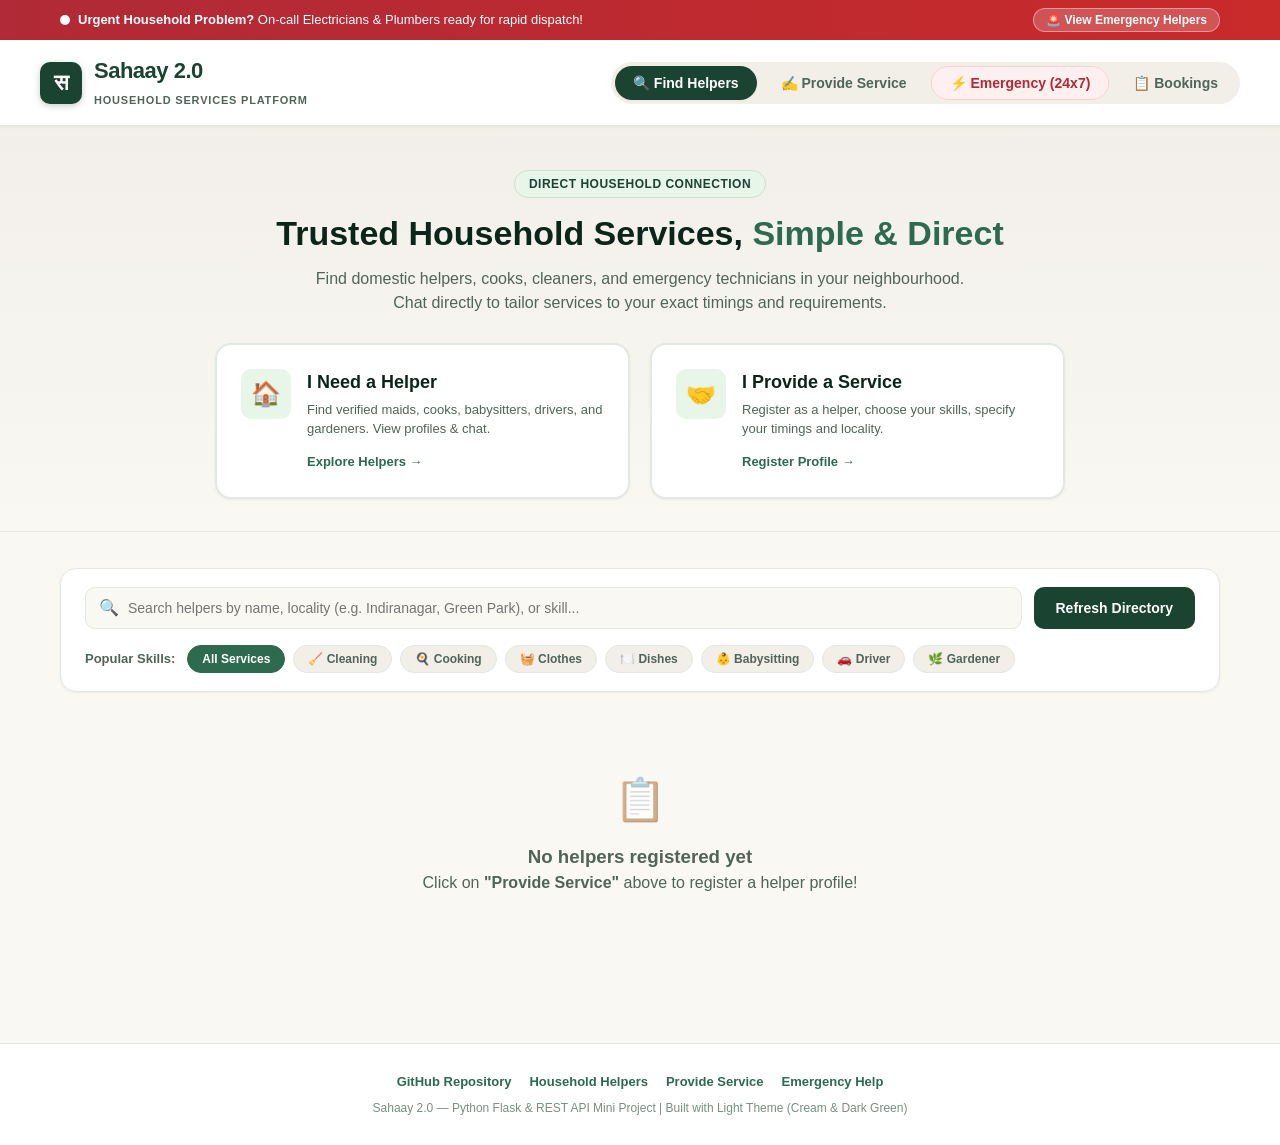
==== frontend/index.html @ 5ca8c764 "Organize all frontend assets into frontend/ folder (index.html, style.css, script.js)" ====
<!DOCTYPE html>
<html lang="en">
<head>
  <meta charset="UTF-8">
  <meta name="viewport" content="width=device-width, initial-scale=1.0">
  <title>Sahaay 2.0 — Household Services Booking Platform</title>
  <link rel="stylesheet" href="style.css">
  <link rel="icon" href="data:image/svg+xml,<svg xmlns=%22http://www.w3.org/2000/svg%22 viewBox=%220%22%3E<text y=%2226%22 font-size=%2224%22>🌿</text></svg>">
</head>
<body>

  <!-- Emergency Quick Alert Top Bar -->
  <div class="emergency-alert-bar">
    <div class="container" style="display:flex; justify-content:space-between; align-items:center; width:100%;">
      <div class="emergency-alert-content">
        <span class="pulse-dot"></span>
        <span><strong>Urgent Household Problem?</strong> On-call Electricians & Plumbers ready for rapid dispatch!</span>
      </div>
      <button class="emergency-quick-btn" onclick="switchTab('emergency-panel')">🚨 View Emergency Helpers</button>
    </div>
  </div>

  <!-- Main Site Header -->
  <header class="site-header">
    <div class="container header-inner">
      <a href="#" class="brand" onclick="switchTab('browse-panel')">
        <div class="brand-icon">स</div>
        <div class="brand-details">
          <h1>Sahaay 2.0</h1>
          <span>Household Services Platform</span>
        </div>
      </a>

      <!-- Primary Navigation Tabs -->
      <nav class="nav-tabs">
        <button class="tab-btn active" data-tab="browse-panel">
          🔍 Find Helpers
        </button>
        <button class="tab-btn" data-tab="register-panel">
          ✍️ Provide Service
        </button>
        <button class="tab-btn emergency-btn-nav" data-tab="emergency-panel">
          ⚡ Emergency (24x7)
        </button>
        <button class="tab-btn" data-tab="bookings-panel">
          📋 Bookings
        </button>
      </nav>
    </div>
  </header>

  <!-- Hero Section with Two Primary Pathways -->
  <section class="hero-section">
    <div class="container">
      <span class="hero-tag">Direct Household Connection</span>
      <h2 class="hero-title">Trusted Household Services, <span>Simple & Direct</span></h2>
      <p class="hero-subtitle">
        Find domestic helpers, cooks, cleaners, and emergency technicians in your neighbourhood. 
        Chat directly to tailor services to your exact timings and requirements.
      </p>

      <!-- Two Primary Choices: Booking for Service vs Providing Service -->
      <div class="pathway-cards">
        <div class="pathway-card" onclick="switchTab('browse-panel')">
          <div class="pathway-icon">🏠</div>
          <div class="pathway-info">
            <h3>I Need a Helper</h3>
            <p>Find verified maids, cooks, babysitters, drivers, and gardeners. View profiles & chat.</p>
            <span class="pathway-action">Explore Helpers &rarr;</span>
          </div>
        </div>

        <div class="pathway-card" onclick="switchTab('register-panel')">
          <div class="pathway-icon">🤝</div>
          <div class="pathway-info">
            <h3>I Provide a Service</h3>
            <p>Register as a helper, choose your skills, specify your timings and locality.</p>
            <span class="pathway-action">Register Profile &rarr;</span>
          </div>
        </div>
      </div>
    </div>
  </section>

  <!-- Main Content Area with Panels -->
  <main class="main-content">
    <div class="container">

      <!-- ===================================================================
           PANEL 1: Browse & Book Helpers (Booking for Service)
           =================================================================== -->
      <section id="browse-panel" class="section-panel active">
        <!-- Search and Skill Filter Bar -->
        <div class="filter-bar">
          <div class="search-row">
            <div class="search-input-wrap">
              <span class="search-icon-inside">🔍</span>
              <input 
                type="text" 
                id="search-input" 
                class="search-input" 
                placeholder="Search helpers by name, locality (e.g. Indiranagar, Green Park), or skill..."
              >
            </div>
            <button class="btn-primary" onclick="loadHelpers()">Refresh Directory</button>
          </div>

          <div class="skill-pills">
            <span class="skill-pill-label">Popular Skills:</span>
            <button class="pill-filter active" data-skill="all">All Services</button>
            <button class="pill-filter" data-skill="Cleaning House">🧹 Cleaning</button>
            <button class="pill-filter" data-skill="Cooking">🍳 Cooking</button>
            <button class="pill-filter" data-skill="Washing Clothes">🧺 Clothes</button>
            <button class="pill-filter" data-skill="Washing Dishes">🍽️ Dishes</button>
            <button class="pill-filter" data-skill="Babysitting">👶 Babysitting</button>
            <button class="pill-filter" data-skill="Driver">🚗 Driver</button>
            <button class="pill-filter" data-skill="Gardener">🌿 Gardener</button>
          </div>
        </div>

        <!-- Helpers Dynamic Grid -->
        <div id="helpers-grid" class="helpers-grid">
          <!-- Populated dynamically via JavaScript fetch() from /api/helpers -->
        </div>
      </section>

      <!-- ===================================================================
           PANEL 2: Helper Registration Form (Providing Service)
           =================================================================== -->
      <section id="register-panel" class="section-panel">
        <div class="form-card">
          <div class="form-header">
            <h2>Join as a Service Provider</h2>
            <p>Create your helper profile, list your skills, working hours, and get booked by local families.</p>
          </div>

          <form id="helper-register-form">
            <div class="form-grid">
              <div class="form-group">
                <label class="form-label" for="reg-name">Helper Full Name *</label>
                <input type="text" id="reg-name" class="form-input" placeholder="e.g. Sunita Devi" required>
              </div>

              <div class="form-group">
                <label class="form-label" for="reg-phone">Contact / WhatsApp Number *</label>
                <input type="tel" id="reg-phone" class="form-input" placeholder="e.g. 9876543210" required>
              </div>

              <div class="form-group full-width">
                <label class="form-label" for="reg-location">Area / Locality Where You Reside *</label>
                <input type="text" id="reg-location" class="form-input" placeholder="e.g. Sector 62, Indiranagar, Model Town" required>
              </div>

              <!-- Skills Multi-Select and Custom Adder -->
              <div class="form-group full-width">
                <label class="form-label">Services / Skills You Provide (Select all that apply) *</label>
                <div class="skills-selector">
                  <div id="skills-checkbox-grid" class="skills-checkbox-grid">
                    <label class="checkbox-label">
                      <input type="checkbox" name="skills" value="Cleaning House" checked> 🧹 Cleaning House
                    </label>
                    <label class="checkbox-label">
                      <input type="checkbox" name="skills" value="Cooking"> 🍳 Cooking
                    </label>
                    <label class="checkbox-label">
                      <input type="checkbox" name="skills" value="Washing Clothes"> 🧺 Washing Clothes
                    </label>
                    <label class="checkbox-label">
                      <input type="checkbox" name="skills" value="Washing Dishes"> 🍽️ Washing Dishes
                    </label>
                    <label class="checkbox-label">
                      <input type="checkbox" name="skills" value="Babysitting"> 👶 Babysitting
                    </label>
                    <label class="checkbox-label">
                      <input type="checkbox" name="skills" value="Gardener"> 🌿 Gardener
                    </label>
                    <label class="checkbox-label">
                      <input type="checkbox" name="skills" value="Driver"> 🚗 Driver
                    </label>
                  </div>

                  <!-- Custom Skill Input -->
                  <div class="custom-skill-adder">
                    <input type="text" id="custom-skill-input" class="form-input" placeholder="Add custom skill (e.g. Elder Care, Pet Care, Tailoring)...">
                    <button type="button" id="btn-add-custom-skill" class="btn-secondary">➕ Add Custom Skill</button>
                  </div>
                </div>
              </div>

              <div class="form-group">
                <label class="form-label" for="reg-timings">Serving Timings / Slots *</label>
                <select id="reg-timings" class="form-select" required>
                  <option value="Morning (07:00 AM - 11:00 AM)">Morning (07:00 AM - 11:00 AM)</option>
                  <option value="Afternoon (12:00 PM - 04:00 PM)">Afternoon (12:00 PM - 04:00 PM)</option>
                  <option value="Evening (04:00 PM - 08:00 PM)">Evening (04:00 PM - 08:00 PM)</option>
                  <option value="Full Day (08:00 AM - 06:00 PM)">Full Day (08:00 AM - 06:00 PM)</option>
                  <option value="Flexible Timings">Flexible Timings</option>
                </select>
              </div>

              <div class="form-group">
                <label class="form-label" for="reg-rate">Expected Rate (₹ per hour / visit) *</label>
                <input type="number" id="reg-rate" class="form-input" value="160" min="50" step="10" required>
              </div>

              <div class="form-group">
                <label class="form-label" for="reg-exp">Experience (Years)</label>
                <input type="number" id="reg-exp" class="form-input" value="3" min="0" max="40">
              </div>

              <div class="form-group" style="justify-content: flex-end;">
                <label class="checkbox-label" style="height: fit-content; margin-top: 24px;">
                  <input type="checkbox" id="reg-emergency">
                  🚨 Available for Emergency On-Call Repairs (Plumber/Electrician)
                </label>
              </div>

              <div class="form-group full-width">
                <label class="form-label" for="reg-bio">Short Bio & Profile Note</label>
                <textarea id="reg-bio" class="form-textarea" rows="3" placeholder="Tell households about your hygiene habits, specialties, and references..."></textarea>
              </div>
            </div>

            <button type="submit" class="btn-primary" style="width: 100%; justify-content: center; padding: 14px; font-size: 15px;">
              ✅ Register Profile (Submit to API)
            </button>
          </form>
        </div>
      </section>

      <!-- ===================================================================
           PANEL 3: Emergency On-Call Specialists
           =================================================================== -->
      <section id="emergency-panel" class="section-panel">
        <div class="emergency-header-box">
          <div class="emergency-header-info">
            <h2>⚡ Emergency Household Technicians</h2>
            <p>Immediate on-call assistance for water bursts, short circuits, electrical failures, and jammed locks.</p>
          </div>
          <button class="btn-primary" onclick="loadEmergencyHelpers()">Refresh Emergency Providers</button>
        </div>

        <div id="emergency-grid" class="helpers-grid">
          <!-- Populated dynamically via GET /api/emergency -->
        </div>
      </section>

      <!-- ===================================================================
           PANEL 4: Active Bookings & Inquiries
           =================================================================== -->
      <section id="bookings-panel" class="section-panel">
        <div class="bookings-table-card">
          <div style="display:flex; justify-content:space-between; align-items:center; margin-bottom: 20px;">
            <div>
              <h2 style="font-size: 22px; color: var(--dark-green);">My Bookings & Inquiries</h2>
              <p style="font-size: 13px; color: var(--text-muted);">Track your confirmed household help requests.</p>
            </div>
            <button class="btn-secondary" onclick="loadBookings()">🔄 Refresh Bookings</button>
          </div>

          <div class="table-responsive">
            <table class="data-table">
              <thead>
                <tr>
                  <th>Booking ID</th>
                  <th>Helper Name</th>
                  <th>Customer Info</th>
                  <th>Service Needed</th>
                  <th>Schedule</th>
                  <th>Status</th>
                </tr>
              </thead>
              <tbody id="bookings-table-body">
                <!-- Populated dynamically via GET /api/bookings -->
              </tbody>
            </table>
          </div>
        </div>
      </section>

    </div>
  </main>

  <!-- =======================================================================
       MODAL 1: In-App Chat Modal (Modify details with helper)
       ======================================================================= -->
  <div id="chat-modal" class="modal-overlay">
    <div class="modal-box chat-window">
      <div class="modal-header">
        <h3 id="chat-helper-title">Chat with Helper</h3>
        <button class="modal-close-btn" onclick="closeChatModal()">&times;</button>
      </div>

      <div class="modal-body" style="display:flex; flex-direction:column; flex:1; overflow:hidden;">
        <p style="font-size: 12px; color: var(--text-muted); margin-bottom: 10px;">
          💬 Chat with the helper directly to agree on timing modifications, work scope, or pricing.
        </p>

        <div id="chat-messages-container" class="chat-messages">
          <!-- Chat messages loaded dynamically via GET /api/chat/<id> -->
        </div>

        <form id="chat-send-form" class="chat-input-bar">
          <input 
            type="text" 
            id="chat-text-input" 
            class="chat-input" 
            placeholder="Type your message (e.g. Can you come at 8:30 AM instead?)..." 
            required
          >
          <button type="submit" class="btn-primary">Send</button>
        </form>
      </div>
    </div>
  </div>

  <!-- =======================================================================
       MODAL 2: Helper Booking Confirmation Modal
       ======================================================================= -->
  <div id="booking-modal" class="modal-overlay">
    <div class="modal-box">
      <div class="modal-header">
        <div>
          <h3>Book Helper: <span id="modal-helper-name"></span></h3>
          <span id="modal-helper-rate" style="font-size: 13px; color: var(--primary-green); font-weight: 700;"></span>
        </div>
        <button class="modal-close-btn" onclick="closeBookingModal()">&times;</button>
      </div>

      <div class="modal-body">
        <form id="booking-form">
          <div class="form-group" style="margin-bottom: 14px;">
            <label class="form-label" for="book-name">Your Full Name *</label>
            <input type="text" id="book-name" class="form-input" placeholder="e.g. Ananya Sharma" required>
          </div>

          <div class="form-group" style="margin-bottom: 14px;">
            <label class="form-label" for="book-phone">Your Phone Number *</label>
            <input type="tel" id="book-phone" class="form-input" placeholder="e.g. 9812345678" required>
          </div>

          <div class="form-group" style="margin-bottom: 14px;">
            <label class="form-label" for="book-address">Household Address / Flat No. *</label>
            <input type="text" id="book-address" class="form-input" placeholder="e.g. Flat 402, Lotus Greens, Sector 78" required>
          </div>

          <div class="form-group" style="margin-bottom: 14px;">
            <label class="form-label" for="book-service">Specific Service Required *</label>
            <select id="book-service" class="form-select" required>
              <option value="Cleaning House">Cleaning House</option>
              <option value="Cooking">Cooking</option>
              <option value="Washing Clothes">Washing Clothes</option>
              <option value="Washing Dishes">Washing Dishes</option>
              <option value="Babysitting">Babysitting</option>
              <option value="Gardener">Gardener</option>
              <option value="Driver">Driver</option>
              <option value="Emergency Repair">Emergency Repair</option>
              <option value="General Domestic Help">General Domestic Help</option>
            </select>
          </div>

          <div class="form-grid" style="margin-bottom: 14px;">
            <div class="form-group">
              <label class="form-label" for="book-date">Date *</label>
              <input type="date" id="book-date" class="form-input" required>
            </div>
            <div class="form-group">
              <label class="form-label" for="book-time">Preferred Time</label>
              <input type="time" id="book-time" class="form-input">
            </div>
          </div>

          <div class="form-group" style="margin-bottom: 20px;">
            <label class="form-label" for="book-notes">Special Instructions (Optional)</label>
            <textarea id="book-notes" class="form-textarea" rows="2" placeholder="e.g. Bring own cleaning duster, gate code is 1234..."></textarea>
          </div>

          <button type="submit" class="btn-primary" style="width: 100%; justify-content: center;">
            Confirm Booking Request (POST /api/bookings)
          </button>
        </form>
      </div>
    </div>
  </div>

  <!-- Toast Notification Container -->
  <div id="toast-container" class="toast-container"></div>

  <!-- Site Footer -->
  <footer class="site-footer">
    <div class="container footer-content">
      <div class="footer-links">
        <a href="https://github.com/nayan7786-aspiringCoder/Sahaay-2.0.git" target="_blank">GitHub Repository</a>
        <a href="#browse-panel" onclick="switchTab('browse-panel')">Household Helpers</a>
        <a href="#register-panel" onclick="switchTab('register-panel')">Provide Service</a>
        <a href="#emergency-panel" onclick="switchTab('emergency-panel')">Emergency Help</a>
      </div>
      <p class="footer-copy">
        Sahaay 2.0 — Python Flask & REST API Mini Project | Built with Light Theme (Cream & Dark Green)
      </p>
    </div>
  </footer>

  <script src="script.js"></script>
  <script>
    // Set default booking date to today
    document.addEventListener("DOMContentLoaded", () => {
      const dateInput = document.getElementById("book-date");
      if (dateInput) {
        const today = new Date().toISOString().split("T")[0];
        dateInput.value = today;
      }
    });
  </script>
</body>
</html>
---- frontend/style.css ----
/* ==========================================================================
   Sahaay 2.0 - Stylesheet
   Theme: Light (Warm Cream & Pure White with Elegant Dark Green Accents)
   ========================================================================== */

:root {
  --bg-main: #f9f8f3;
  --bg-card: #ffffff;
  --bg-cream: #f2efe9;
  --bg-cream-tint: #f6f4ee;
  
  --primary-green: #1b4332;
  --dark-green: #0b251a;
  --forest-green: #2d6a4f;
  --accent-mint: #40916c;
  --light-mint: #e8f5e9;
  --light-mint-border: #c8e6c9;
  
  --text-main: #14241c;
  --text-muted: #516458;
  --text-light: #7a8e83;
  
  --border-color: #e2e8e2;
  --border-focus: #2d6a4f;
  
  --danger: #b02a37;
  --danger-light: #f8d7da;
  --warning: #b7791f;
  --warning-light: #fefcbf;
  
  --shadow-sm: 0 1px 3px rgba(11, 37, 26, 0.05);
  --shadow-md: 0 4px 12px rgba(11, 37, 26, 0.08);
  --shadow-lg: 0 12px 28px rgba(11, 37, 26, 0.12);
  
  --radius-sm: 6px;
  --radius-md: 10px;
  --radius-lg: 16px;
  --radius-pill: 9999px;
  
  --transition: all 0.2s ease-in-out;
}

* {
  box-sizing: border-box;
  margin: 0;
  padding: 0;
}

body {
  font-family: -apple-system, BlinkMacSystemFont, "Segoe UI", Roboto, "Helvetica Neue", Arial, sans-serif;
  background-color: var(--bg-main);
  color: var(--text-main);
  line-height: 1.5;
  -webkit-font-smoothing: antialiased;
}

/* Container */
.container {
  width: 100%;
  max-width: 1200px;
  margin: 0 auto;
  padding: 0 20px;
}

/* Header & Navigation */
header.site-header {
  background: var(--bg-card);
  border-bottom: 1px solid var(--border-color);
  position: sticky;
  top: 0;
  z-index: 100;
  box-shadow: var(--shadow-sm);
}

.header-inner {
  display: flex;
  align-items: center;
  justify-content: space-between;
  padding: 14px 0;
}

.brand {
  display: flex;
  align-items: center;
  gap: 12px;
  text-decoration: none;
}

.brand-icon {
  width: 42px;
  height: 42px;
  background: var(--primary-green);
  color: #ffffff;
  border-radius: var(--radius-md);
  display: flex;
  align-items: center;
  justify-content: center;
  font-weight: 700;
  font-size: 22px;
  box-shadow: 0 2px 6px rgba(27, 67, 50, 0.25);
}

.brand-details h1 {
  font-size: 22px;
  font-weight: 800;
  color: var(--primary-green);
  letter-spacing: -0.5px;
}

.brand-details span {
  font-size: 11px;
  font-weight: 600;
  color: var(--text-muted);
  text-transform: uppercase;
  letter-spacing: 0.8px;
}

/* Top Nav Tabs */
.nav-tabs {
  display: flex;
  gap: 6px;
  background: var(--bg-cream);
  padding: 4px;
  border-radius: var(--radius-pill);
}

.tab-btn {
  background: transparent;
  border: none;
  padding: 8px 18px;
  border-radius: var(--radius-pill);
  font-size: 14px;
  font-weight: 600;
  color: var(--text-muted);
  cursor: pointer;
  transition: var(--transition);
  display: inline-flex;
  align-items: center;
  gap: 8px;
}

.tab-btn:hover {
  color: var(--primary-green);
}

.tab-btn.active {
  background: var(--primary-green);
  color: #ffffff;
  box-shadow: var(--shadow-sm);
}

.tab-badge {
  background: var(--accent-mint);
  color: #ffffff;
  font-size: 11px;
  padding: 2px 7px;
  border-radius: var(--radius-pill);
}

.emergency-btn-nav {
  background: #fff0f0 !important;
  color: var(--danger) !important;
  border: 1px solid #ffd0d0 !important;
}

.emergency-btn-nav.active {
  background: var(--danger) !important;
  color: #ffffff !important;
}

/* Emergency Alert Bar */
.emergency-alert-bar {
  background: linear-gradient(90deg, #b02a37 0%, #c92a2a 100%);
  color: #ffffff;
  padding: 8px 16px;
  font-size: 13px;
  display: flex;
  align-items: center;
  justify-content: space-between;
}

.emergency-alert-content {
  display: flex;
  align-items: center;
  gap: 8px;
  font-weight: 500;
}

.pulse-dot {
  width: 10px;
  height: 10px;
  background: #ffffff;
  border-radius: 50%;
  animation: pulse 1.5s infinite;
}

@keyframes pulse {
  0% { transform: scale(0.95); box-shadow: 0 0 0 0 rgba(255, 255, 255, 0.7); }
  70% { transform: scale(1.15); box-shadow: 0 0 0 8px rgba(255, 255, 255, 0); }
  100% { transform: scale(0.95); box-shadow: 0 0 0 0 rgba(255, 255, 255, 0); }
}

.emergency-quick-btn {
  background: rgba(255, 255, 255, 0.2);
  color: #ffffff;
  border: 1px solid rgba(255, 255, 255, 0.4);
  padding: 4px 12px;
  border-radius: var(--radius-pill);
  font-size: 12px;
  cursor: pointer;
  font-weight: 600;
  transition: var(--transition);
}

.emergency-quick-btn:hover {
  background: #ffffff;
  color: var(--danger);
}

/* Hero Section */
.hero-section {
  background: linear-gradient(180deg, #f2efe9 0%, var(--bg-main) 100%);
  padding: 44px 0 32px 0;
  text-align: center;
  border-bottom: 1px solid var(--border-color);
}

.hero-tag {
  display: inline-block;
  background: var(--light-mint);
  color: var(--primary-green);
  border: 1px solid var(--light-mint-border);
  padding: 4px 14px;
  border-radius: var(--radius-pill);
  font-size: 12px;
  font-weight: 700;
  text-transform: uppercase;
  margin-bottom: 14px;
  letter-spacing: 0.5px;
}

.hero-title {
  font-size: 34px;
  font-weight: 800;
  color: var(--dark-green);
  line-height: 1.25;
  margin-bottom: 12px;
}

.hero-title span {
  color: var(--forest-green);
}

.hero-subtitle {
  font-size: 16px;
  color: var(--text-muted);
  max-width: 650px;
  margin: 0 auto 28px auto;
}

/* Two Major Pathways (Action Cards) */
.pathway-cards {
  display: grid;
  grid-template-columns: 1fr 1fr;
  gap: 20px;
  max-width: 850px;
  margin: 0 auto;
}

.pathway-card {
  background: var(--bg-card);
  border: 2px solid var(--border-color);
  border-radius: var(--radius-lg);
  padding: 24px;
  text-align: left;
  cursor: pointer;
  transition: var(--transition);
  display: flex;
  align-items: flex-start;
  gap: 16px;
  box-shadow: var(--shadow-sm);
}

.pathway-card:hover {
  border-color: var(--forest-green);
  transform: translateY(-2px);
  box-shadow: var(--shadow-md);
}

.pathway-icon {
  width: 50px;
  height: 50px;
  border-radius: var(--radius-md);
  background: var(--light-mint);
  color: var(--primary-green);
  display: flex;
  align-items: center;
  justify-content: center;
  font-size: 24px;
  flex-shrink: 0;
}

.pathway-info h3 {
  font-size: 18px;
  font-weight: 700;
  color: var(--dark-green);
  margin-bottom: 4px;
}

.pathway-info p {
  font-size: 13px;
  color: var(--text-muted);
  margin-bottom: 10px;
}

.pathway-action {
  font-size: 13px;
  font-weight: 700;
  color: var(--forest-green);
  display: inline-flex;
  align-items: center;
  gap: 4px;
}

/* Main Content Area */
main.main-content {
  padding: 36px 0 60px 0;
}

.section-panel {
  display: none;
}

.section-panel.active {
  display: block;
}

/* Filter & Search Bar */
.filter-bar {
  background: var(--bg-card);
  border: 1px solid var(--border-color);
  border-radius: var(--radius-lg);
  padding: 18px 24px;
  margin-bottom: 28px;
  box-shadow: var(--shadow-sm);
}

.search-row {
  display: flex;
  gap: 12px;
  margin-bottom: 16px;
}

.search-input-wrap {
  position: relative;
  flex: 1;
}

.search-input {
  width: 100%;
  padding: 12px 16px 12px 42px;
  border: 1px solid var(--border-color);
  border-radius: var(--radius-md);
  font-size: 14px;
  background: var(--bg-main);
  outline: none;
  transition: var(--transition);
}

.search-input:focus {
  border-color: var(--forest-green);
  background: #ffffff;
  box-shadow: 0 0 0 3px rgba(45, 106, 79, 0.15);
}

.search-icon-inside {
  position: absolute;
  left: 14px;
  top: 50%;
  transform: translateY(-50%);
  color: var(--text-light);
  font-size: 16px;
}

.btn-primary {
  background: var(--primary-green);
  color: #ffffff;
  border: none;
  padding: 12px 22px;
  border-radius: var(--radius-md);
  font-size: 14px;
  font-weight: 600;
  cursor: pointer;
  transition: var(--transition);
  display: inline-flex;
  align-items: center;
  gap: 6px;
}

.btn-primary:hover {
  background: var(--forest-green);
  box-shadow: 0 2px 8px rgba(27, 67, 50, 0.25);
}

.skill-pills {
  display: flex;
  flex-wrap: wrap;
  gap: 8px;
  align-items: center;
}

.skill-pill-label {
  font-size: 13px;
  font-weight: 600;
  color: var(--text-muted);
  margin-right: 4px;
}

.pill-filter {
  background: var(--bg-cream);
  color: var(--text-muted);
  border: 1px solid var(--border-color);
  padding: 6px 14px;
  border-radius: var(--radius-pill);
  font-size: 12px;
  font-weight: 600;
  cursor: pointer;
  transition: var(--transition);
}

.pill-filter:hover {
  border-color: var(--forest-green);
  color: var(--primary-green);
}

.pill-filter.active {
  background: var(--forest-green);
  color: #ffffff;
  border-color: var(--forest-green);
}

/* Helpers Grid */
.helpers-grid {
  display: grid;
  grid-template-columns: repeat(auto-fill, minmax(340px, 1fr));
  gap: 22px;
}

.helper-card {
  background: var(--bg-card);
  border: 1px solid var(--border-color);
  border-radius: var(--radius-lg);
  padding: 22px;
  box-shadow: var(--shadow-sm);
  transition: var(--transition);
  display: flex;
  flex-direction: column;
  position: relative;
}

.helper-card:hover {
  box-shadow: var(--shadow-md);
  transform: translateY(-2px);
  border-color: #cbd5cb;
}

.card-top {
  display: flex;
  align-items: flex-start;
  gap: 14px;
  margin-bottom: 14px;
}

.helper-avatar {
  width: 54px;
  height: 54px;
  border-radius: 50%;
  background: var(--primary-green);
  color: #ffffff;
  display: flex;
  align-items: center;
  justify-content: center;
  font-weight: 700;
  font-size: 20px;
  flex-shrink: 0;
  box-shadow: 0 2px 6px rgba(0, 0, 0, 0.1);
}

.helper-header-info {
  flex: 1;
}

.helper-name-row {
  display: flex;
  align-items: center;
  justify-content: space-between;
  margin-bottom: 4px;
}

.helper-name {
  font-size: 17px;
  font-weight: 700;
  color: var(--dark-green);
}

.status-badge {
  font-size: 11px;
  font-weight: 700;
  padding: 3px 8px;
  border-radius: var(--radius-pill);
  background: var(--light-mint);
  color: var(--primary-green);
  border: 1px solid var(--light-mint-border);
}

.status-badge.emergency {
  background: var(--danger-light);
  color: var(--danger);
  border-color: #f5c2c7;
}

.helper-location {
  font-size: 13px;
  color: var(--text-muted);
  display: flex;
  align-items: center;
  gap: 4px;
}

.card-meta-chips {
  display: flex;
  gap: 8px;
  margin-bottom: 14px;
  flex-wrap: wrap;
}

.meta-chip {
  background: var(--bg-cream);
  padding: 4px 10px;
  border-radius: var(--radius-pill);
  font-size: 12px;
  color: var(--text-muted);
  font-weight: 500;
}

.skills-wrapper {
  margin-bottom: 14px;
  display: flex;
  flex-wrap: wrap;
  gap: 6px;
}

.skill-tag {
  background: var(--light-mint);
  color: var(--primary-green);
  font-size: 11px;
  font-weight: 600;
  padding: 3px 10px;
  border-radius: var(--radius-pill);
  border: 1px solid var(--light-mint-border);
}

.helper-bio {
  font-size: 13px;
  color: var(--text-muted);
  margin-bottom: 18px;
  line-height: 1.45;
  flex: 1;
}

.card-footer {
  display: flex;
  align-items: center;
  justify-content: space-between;
  padding-top: 14px;
  border-top: 1px solid var(--border-color);
  gap: 8px;
}

.hourly-rate {
  font-size: 18px;
  font-weight: 800;
  color: var(--primary-green);
}

.rate-label {
  font-size: 11px;
  font-weight: 500;
  color: var(--text-light);
  display: block;
}

.card-actions {
  display: flex;
  gap: 6px;
}

.btn-secondary {
  background: var(--bg-cream);
  color: var(--text-main);
  border: 1px solid var(--border-color);
  padding: 8px 12px;
  border-radius: var(--radius-md);
  font-size: 12px;
  font-weight: 600;
  cursor: pointer;
  transition: var(--transition);
}

.btn-secondary:hover {
  background: var(--border-color);
  color: var(--dark-green);
}

.btn-chat {
  background: #ffffff;
  color: var(--forest-green);
  border: 1px solid var(--forest-green);
  padding: 8px 12px;
  border-radius: var(--radius-md);
  font-size: 12px;
  font-weight: 600;
  cursor: pointer;
  transition: var(--transition);
  display: inline-flex;
  align-items: center;
  gap: 4px;
}

.btn-chat:hover {
  background: var(--light-mint);
}

.btn-book {
  background: var(--forest-green);
  color: #ffffff;
  border: none;
  padding: 8px 14px;
  border-radius: var(--radius-md);
  font-size: 12px;
  font-weight: 600;
  cursor: pointer;
  transition: var(--transition);
}

.btn-book:hover {
  background: var(--primary-green);
}

.btn-delete-card {
  background: transparent;
  border: none;
  color: var(--text-light);
  cursor: pointer;
  padding: 4px;
  font-size: 14px;
  transition: var(--transition);
}

.btn-delete-card:hover {
  color: var(--danger);
}

/* Helper Registration Form (Providing Service) */
.form-card {
  background: var(--bg-card);
  border: 1px solid var(--border-color);
  border-radius: var(--radius-lg);
  padding: 32px;
  max-width: 760px;
  margin: 0 auto;
  box-shadow: var(--shadow-sm);
}

.form-header {
  margin-bottom: 24px;
  text-align: center;
}

.form-header h2 {
  font-size: 24px;
  font-weight: 800;
  color: var(--dark-green);
}

.form-header p {
  font-size: 14px;
  color: var(--text-muted);
}

.form-grid {
  display: grid;
  grid-template-columns: 1fr 1fr;
  gap: 18px;
  margin-bottom: 18px;
}

.form-group {
  display: flex;
  flex-direction: column;
  gap: 6px;
}

.form-group.full-width {
  grid-column: span 2;
}

.form-label {
  font-size: 13px;
  font-weight: 600;
  color: var(--dark-green);
}

.form-input, .form-select, .form-textarea {
  padding: 10px 14px;
  border: 1px solid var(--border-color);
  border-radius: var(--radius-md);
  font-size: 14px;
  background: var(--bg-main);
  outline: none;
  transition: var(--transition);
  font-family: inherit;
}

.form-input:focus, .form-select:focus, .form-textarea:focus {
  border-color: var(--forest-green);
  background: #ffffff;
  box-shadow: 0 0 0 3px rgba(45, 106, 79, 0.15);
}

/* Skills Selection Box */
.skills-selector {
  border: 1px solid var(--border-color);
  background: var(--bg-main);
  border-radius: var(--radius-md);
  padding: 14px;
}

.skills-checkbox-grid {
  display: grid;
  grid-template-columns: repeat(auto-fill, minmax(180px, 1fr));
  gap: 10px;
  margin-bottom: 12px;
}

.checkbox-label {
  display: flex;
  align-items: center;
  gap: 8px;
  font-size: 13px;
  color: var(--text-main);
  cursor: pointer;
  background: #ffffff;
  padding: 8px 12px;
  border-radius: var(--radius-sm);
  border: 1px solid var(--border-color);
  transition: var(--transition);
}

.checkbox-label:hover {
  border-color: var(--forest-green);
  background: var(--light-mint);
}

.checkbox-label input[type="checkbox"] {
  accent-color: var(--forest-green);
  width: 16px;
  height: 16px;
}

.custom-skill-adder {
  display: flex;
  gap: 8px;
}

.custom-skill-adder input {
  flex: 1;
}

/* Emergency Services Section */
.emergency-header-box {
  background: linear-gradient(135deg, #fff5f5 0%, #ffe3e3 100%);
  border: 1px solid #ffc9c9;
  border-radius: var(--radius-lg);
  padding: 24px;
  margin-bottom: 28px;
  display: flex;
  align-items: center;
  justify-content: space-between;
}

.emergency-header-info h2 {
  color: var(--danger);
  font-size: 24px;
  font-weight: 800;
  margin-bottom: 6px;
  display: flex;
  align-items: center;
  gap: 10px;
}

.emergency-header-info p {
  color: #721c24;
  font-size: 14px;
}

/* Bookings & Inquiries Table */
.bookings-table-card {
  background: var(--bg-card);
  border: 1px solid var(--border-color);
  border-radius: var(--radius-lg);
  padding: 24px;
  box-shadow: var(--shadow-sm);
}

.table-responsive {
  overflow-x: auto;
}

table.data-table {
  width: 100%;
  border-collapse: collapse;
  text-align: left;
}

table.data-table th {
  background: var(--bg-cream);
  padding: 12px 16px;
  font-size: 13px;
  font-weight: 700;
  color: var(--dark-green);
  border-bottom: 1px solid var(--border-color);
}

table.data-table td {
  padding: 14px 16px;
  font-size: 13px;
  border-bottom: 1px solid var(--border-color);
  color: var(--text-main);
}

table.data-table tr:hover {
  background: var(--bg-cream-tint);
}

/* Modal Windows */
.modal-overlay {
  position: fixed;
  top: 0;
  left: 0;
  right: 0;
  bottom: 0;
  background: rgba(11, 37, 26, 0.45);
  backdrop-filter: blur(3px);
  display: none;
  align-items: center;
  justify-content: center;
  z-index: 1000;
  padding: 20px;
}

.modal-overlay.active {
  display: flex;
}

.modal-box {
  background: #ffffff;
  border-radius: var(--radius-lg);
  width: 100%;
  max-width: 520px;
  max-height: 90vh;
  overflow-y: auto;
  box-shadow: var(--shadow-lg);
  border: 1px solid var(--border-color);
  animation: modalIn 0.2s ease-out;
}

@keyframes modalIn {
  from { opacity: 0; transform: scale(0.95); }
  to { opacity: 1; transform: scale(1); }
}

.modal-header {
  padding: 18px 24px;
  border-bottom: 1px solid var(--border-color);
  display: flex;
  align-items: center;
  justify-content: space-between;
}

.modal-header h3 {
  font-size: 18px;
  font-weight: 700;
  color: var(--dark-green);
}

.modal-close-btn {
  background: transparent;
  border: none;
  font-size: 20px;
  color: var(--text-light);
  cursor: pointer;
  padding: 4px;
}

.modal-close-btn:hover {
  color: var(--danger);
}

.modal-body {
  padding: 24px;
}

/* Chat Modal Styles */
.chat-window {
  display: flex;
  flex-direction: column;
  height: 480px;
}

.chat-messages {
  flex: 1;
  overflow-y: auto;
  padding: 16px;
  background: var(--bg-main);
  border-radius: var(--radius-md);
  display: flex;
  flex-direction: column;
  gap: 12px;
  margin-bottom: 14px;
}

.chat-bubble {
  max-width: 80%;
  padding: 10px 14px;
  border-radius: var(--radius-md);
  font-size: 13px;
  line-height: 1.4;
}

.chat-bubble.customer {
  align-self: flex-end;
  background: var(--forest-green);
  color: #ffffff;
  border-bottom-right-radius: 2px;
}

.chat-bubble.helper {
  align-self: flex-start;
  background: #ffffff;
  color: var(--text-main);
  border: 1px solid var(--border-color);
  border-bottom-left-radius: 2px;
}

.chat-bubble-sender {
  font-size: 11px;
  font-weight: 700;
  margin-bottom: 2px;
  opacity: 0.8;
}

.chat-input-bar {
  display: flex;
  gap: 8px;
}

.chat-input {
  flex: 1;
  padding: 10px 14px;
  border: 1px solid var(--border-color);
  border-radius: var(--radius-md);
  font-size: 13px;
  outline: none;
}

.chat-input:focus {
  border-color: var(--forest-green);
}

/* Toast Notifications */
.toast-container {
  position: fixed;
  bottom: 24px;
  right: 24px;
  z-index: 2000;
  display: flex;
  flex-direction: column;
  gap: 10px;
}

.toast {
  background: var(--dark-green);
  color: #ffffff;
  padding: 12px 20px;
  border-radius: var(--radius-md);
  font-size: 13px;
  font-weight: 500;
  box-shadow: var(--shadow-lg);
  display: flex;
  align-items: center;
  gap: 10px;
  animation: toastIn 0.3s ease;
}

.toast.success {
  background: var(--primary-green);
  border-left: 4px solid var(--accent-mint);
}

.toast.error {
  background: var(--danger);
  border-left: 4px solid #ff8787;
}

@keyframes toastIn {
  from { opacity: 0; transform: translateY(10px); }
  to { opacity: 1; transform: translateY(0); }
}

/* Footer */
footer.site-footer {
  background: var(--bg-card);
  border-top: 1px solid var(--border-color);
  padding: 28px 0;
  margin-top: 40px;
  text-align: center;
}

.footer-content {
  display: flex;
  flex-direction: column;
  gap: 8px;
  align-items: center;
}

.footer-links {
  display: flex;
  gap: 18px;
  font-size: 13px;
}

.footer-links a {
  color: var(--forest-green);
  text-decoration: none;
  font-weight: 600;
}

.footer-copy {
  font-size: 12px;
  color: var(--text-light);
}

/* Empty State */
.empty-state {
  text-align: center;
  padding: 48px 20px;
  color: var(--text-muted);
}

.empty-state-icon {
  font-size: 42px;
  margin-bottom: 12px;
  opacity: 0.6;
}

/* Responsive Breakpoints */
@media (max-width: 768px) {
  .header-inner {
    flex-direction: column;
    gap: 12px;
    align-items: flex-start;
  }
  
  .nav-tabs {
    width: 100%;
    overflow-x: auto;
  }
  
  .pathway-cards {
    grid-template-columns: 1fr;
  }
  
  .form-grid {
    grid-template-columns: 1fr;
  }
  
  .form-group.full-width {
    grid-column: span 1;
  }
}
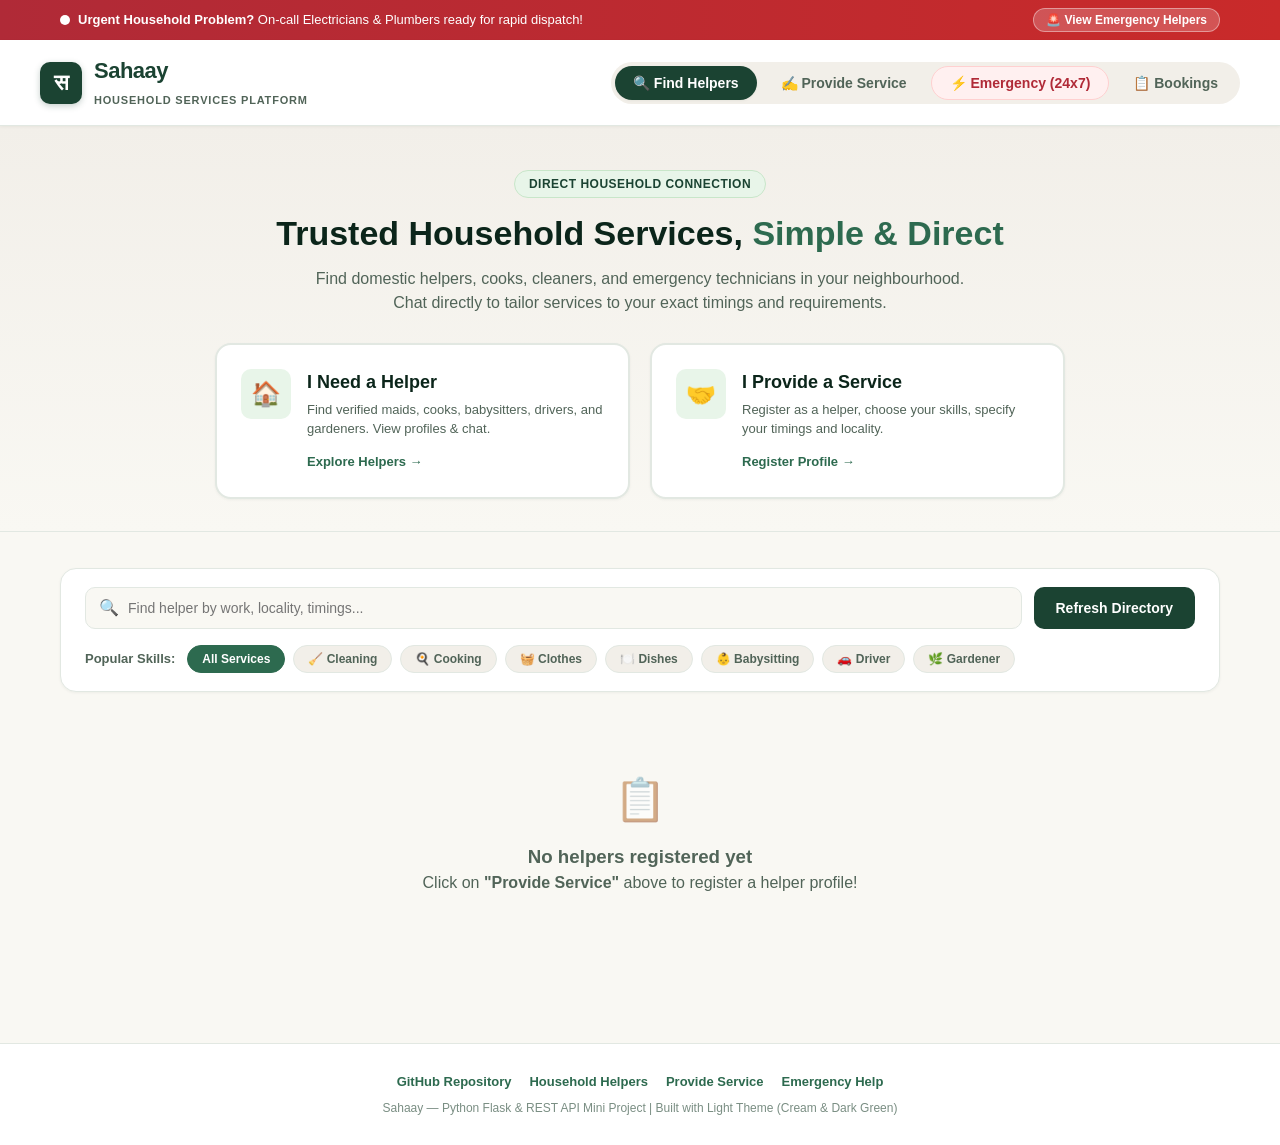
==== commit bf7ae5d7: "Update branding to Sahaay, set helper placeholder to Karm Sah, remove expected rate, add custom mult" ====
--- a/frontend/index.html
+++ b/frontend/index.html
@@ -3,7 +3,7 @@
 <head>
   <meta charset="UTF-8">
   <meta name="viewport" content="width=device-width, initial-scale=1.0">
-  <title>Sahaay 2.0 — Household Services Booking Platform</title>
+  <title>Sahaay — Household Services Booking Platform</title>
   <link rel="stylesheet" href="style.css">
   <link rel="icon" href="data:image/svg+xml,<svg xmlns=%22http://www.w3.org/2000/svg%22 viewBox=%220%22%3E<text y=%2226%22 font-size=%2224%22>🌿</text></svg>">
 </head>
@@ -26,7 +26,7 @@
       <a href="#" class="brand" onclick="switchTab('browse-panel')">
         <div class="brand-icon">स</div>
         <div class="brand-details">
-          <h1>Sahaay 2.0</h1>
+          <h1>Sahaay</h1>
           <span>Household Services Platform</span>
         </div>
       </a>
@@ -99,7 +99,7 @@
                 type="text" 
                 id="search-input" 
                 class="search-input" 
-                placeholder="Search helpers by name, locality (e.g. Indiranagar, Green Park), or skill..."
+                placeholder="Find helper by work, locality, timings..."
               >
             </div>
             <button class="btn-primary" onclick="loadHelpers()">Refresh Directory</button>
@@ -138,7 +138,7 @@
             <div class="form-grid">
               <div class="form-group">
                 <label class="form-label" for="reg-name">Helper Full Name *</label>
-                <input type="text" id="reg-name" class="form-input" placeholder="e.g. Sunita Devi" required>
+                <input type="text" id="reg-name" class="form-input" placeholder="e.g. Karm Sah" required>
               </div>
 
               <div class="form-group">
@@ -187,20 +187,21 @@
                 </div>
               </div>
 
-              <div class="form-group">
-                <label class="form-label" for="reg-timings">Serving Timings / Slots *</label>
-                <select id="reg-timings" class="form-select" required>
-                  <option value="Morning (07:00 AM - 11:00 AM)">Morning (07:00 AM - 11:00 AM)</option>
-                  <option value="Afternoon (12:00 PM - 04:00 PM)">Afternoon (12:00 PM - 04:00 PM)</option>
-                  <option value="Evening (04:00 PM - 08:00 PM)">Evening (04:00 PM - 08:00 PM)</option>
-                  <option value="Full Day (08:00 AM - 06:00 PM)">Full Day (08:00 AM - 06:00 PM)</option>
-                  <option value="Flexible Timings">Flexible Timings</option>
-                </select>
-              </div>
-
-              <div class="form-group">
-                <label class="form-label" for="reg-rate">Expected Rate (₹ per hour / visit) *</label>
-                <input type="number" id="reg-rate" class="form-input" value="160" min="50" step="10" required>
+              <!-- Custom Multiple Work Timing Slots -->
+              <div class="form-group full-width">
+                <label class="form-label">Available Work Timing Slots * (Add multiple slots)</label>
+                <div class="skills-selector">
+                  <div style="display: flex; gap: 8px; margin-bottom: 8px;">
+                    <input type="text" id="custom-slot-input" class="form-input" placeholder="Enter custom work timing (e.g. 06:30 AM - 09:00 AM, or Evening 5 PM - 8 PM)..." style="flex: 1;">
+                    <button type="button" id="btn-add-timing-slot" class="btn-secondary">➕ Add Timing Slot</button>
+                  </div>
+                  <div id="timing-slots-list" style="display: flex; flex-wrap: wrap; gap: 8px; min-height: 36px; align-items: center;">
+                    <!-- Dynamically added timing slots appear here -->
+                  </div>
+                  <small style="color: var(--text-muted); font-size: 12px; margin-top: 6px; display: block;">
+                    ⏰ Type a timing slot above and click "Add Timing Slot" to add as many working shifts as you want.
+                  </small>
+                </div>
               </div>
 
               <div class="form-group">
@@ -322,7 +323,6 @@
       <div class="modal-header">
         <div>
           <h3>Book Helper: <span id="modal-helper-name"></span></h3>
-          <span id="modal-helper-rate" style="font-size: 13px; color: var(--primary-green); font-weight: 700;"></span>
         </div>
         <button class="modal-close-btn" onclick="closeBookingModal()">&times;</button>
       </div>
@@ -396,7 +396,7 @@
         <a href="#emergency-panel" onclick="switchTab('emergency-panel')">Emergency Help</a>
       </div>
       <p class="footer-copy">
-        Sahaay 2.0 — Python Flask & REST API Mini Project | Built with Light Theme (Cream & Dark Green)
+        Sahaay — Python Flask & REST API Mini Project | Built with Light Theme (Cream & Dark Green)
       </p>
     </div>
   </footer>
--- a/frontend/style.css
+++ b/frontend/style.css
@@ -1,5 +1,5 @@
 /* ==========================================================================
-   Sahaay 2.0 - Stylesheet
+   Sahaay - Stylesheet
    Theme: Light (Warm Cream & Pure White with Elegant Dark Green Accents)
    ========================================================================== */
 
@@ -1089,3 +1089,42 @@
     grid-column: span 1;
   }
 }
+
+/* Custom Timing Slot Chips */
+.timing-slot-chip {
+  background: var(--light-mint);
+  color: var(--primary-green);
+  border: 1px solid var(--light-mint-border);
+  padding: 5px 12px;
+  border-radius: var(--radius-pill);
+  font-size: 13px;
+  font-weight: 600;
+  display: inline-flex;
+  align-items: center;
+  gap: 8px;
+}
+
+.timing-slot-chip .remove-slot-btn {
+  background: transparent;
+  border: none;
+  color: var(--danger);
+  cursor: pointer;
+  font-weight: bold;
+  font-size: 14px;
+  line-height: 1;
+}
+
+.timing-chip-card {
+  background: var(--bg-cream);
+  color: var(--dark-green);
+  border: 1px solid var(--border-color);
+  padding: 3px 9px;
+  border-radius: var(--radius-pill);
+  font-size: 11px;
+  font-weight: 600;
+  display: inline-flex;
+  align-items: center;
+  gap: 4px;
+  margin-right: 4px;
+  margin-bottom: 4px;
+}
